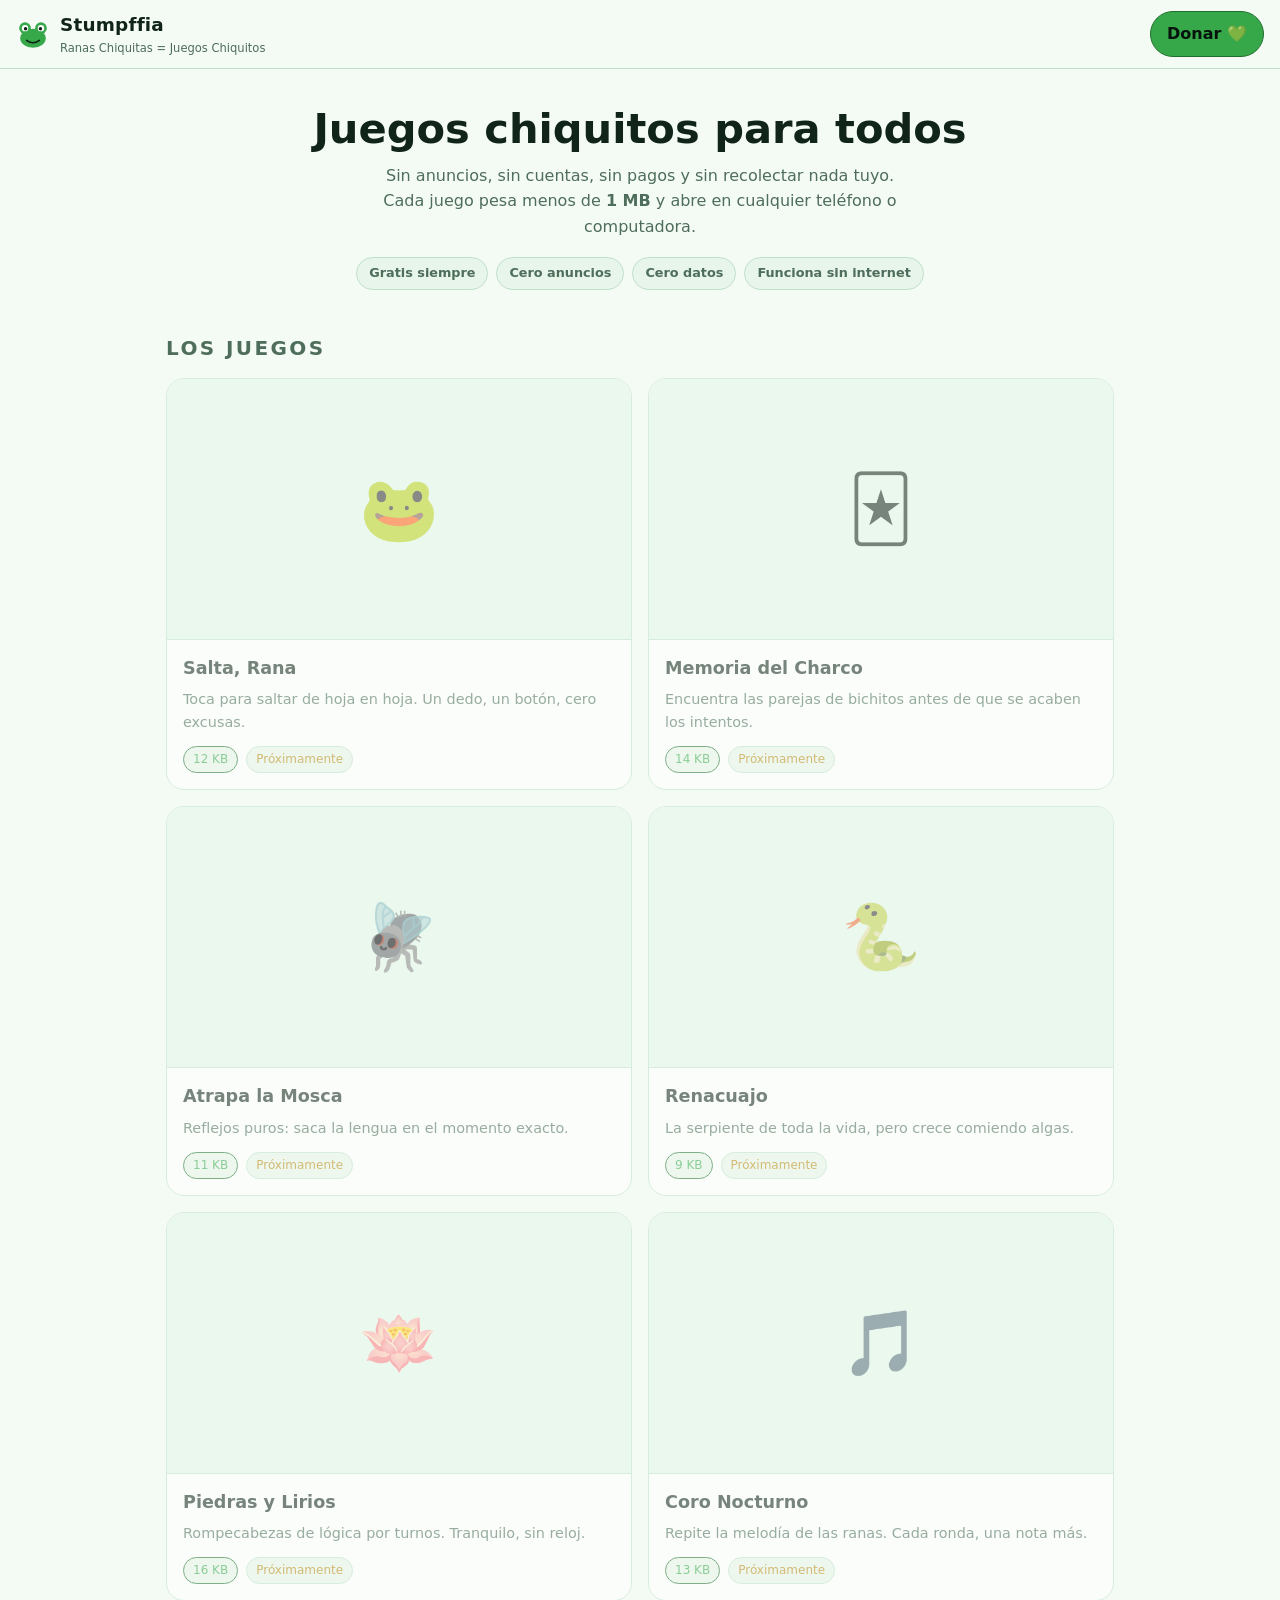
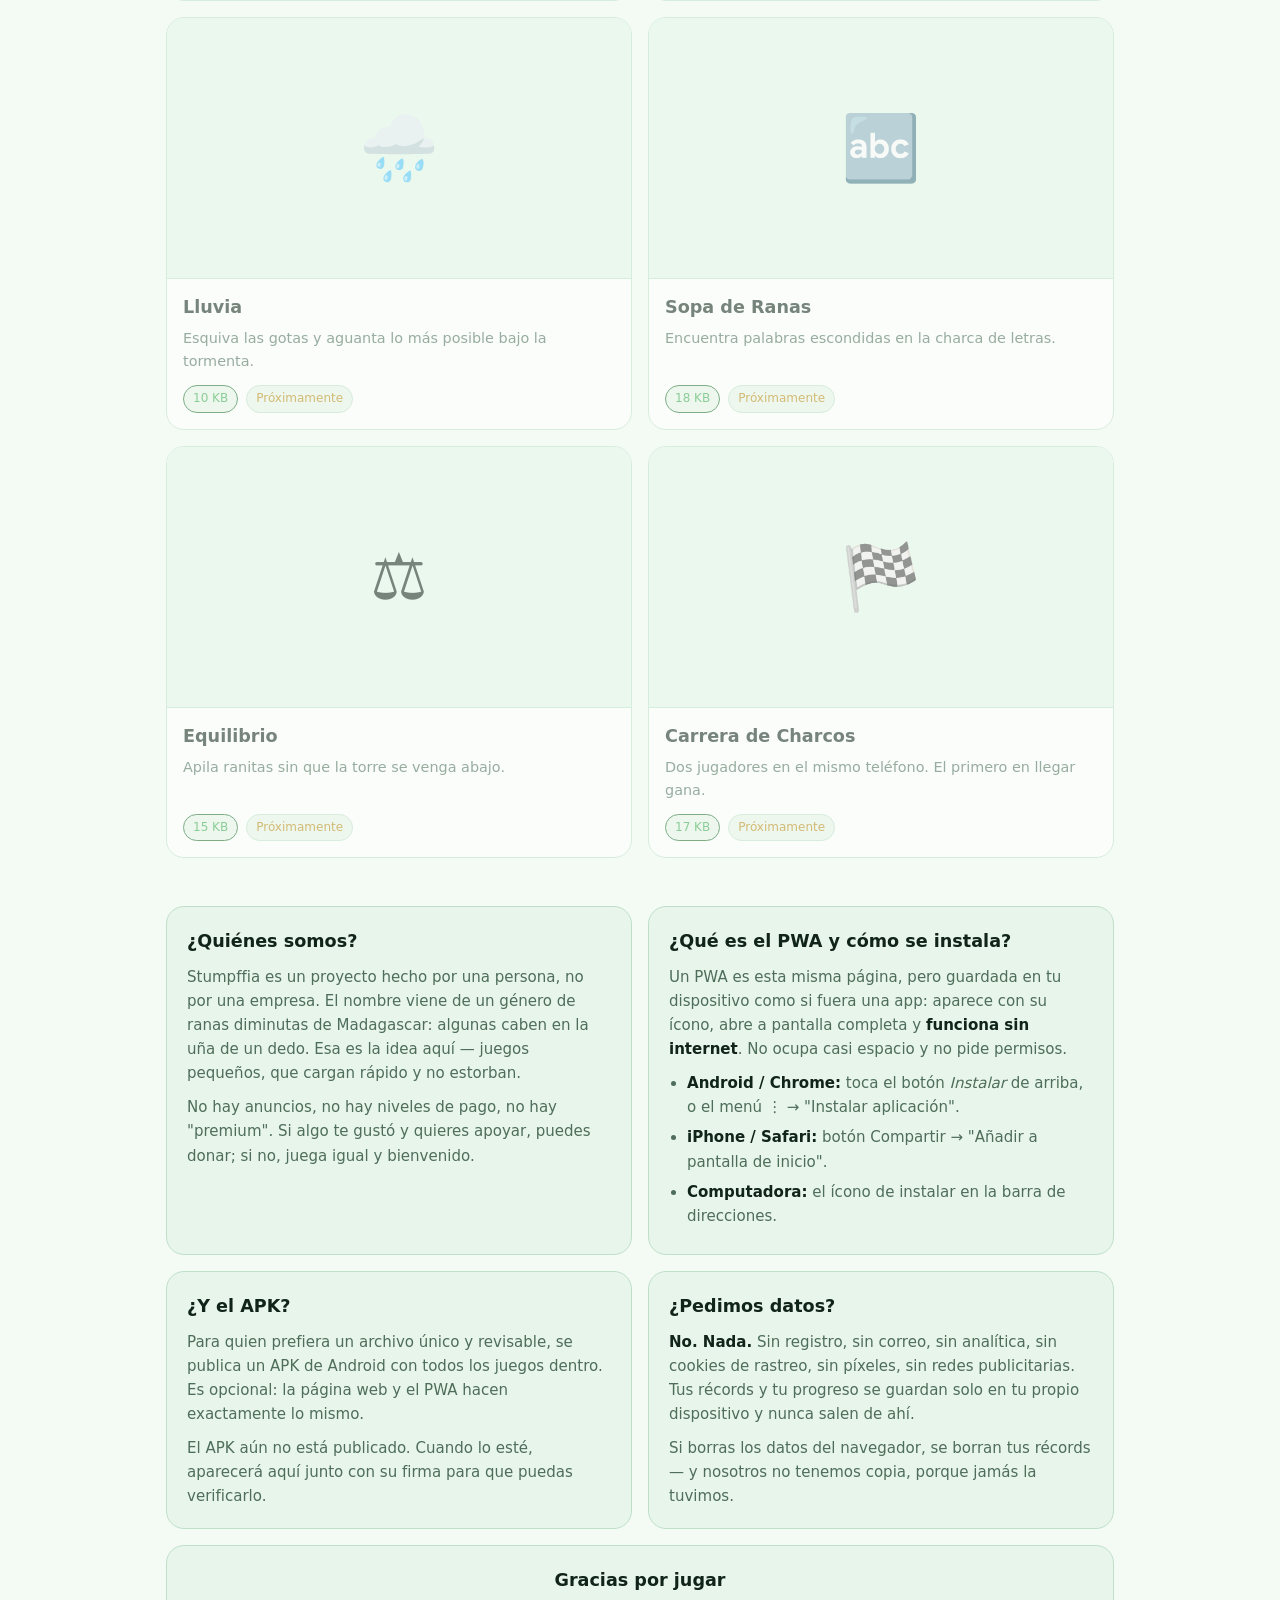
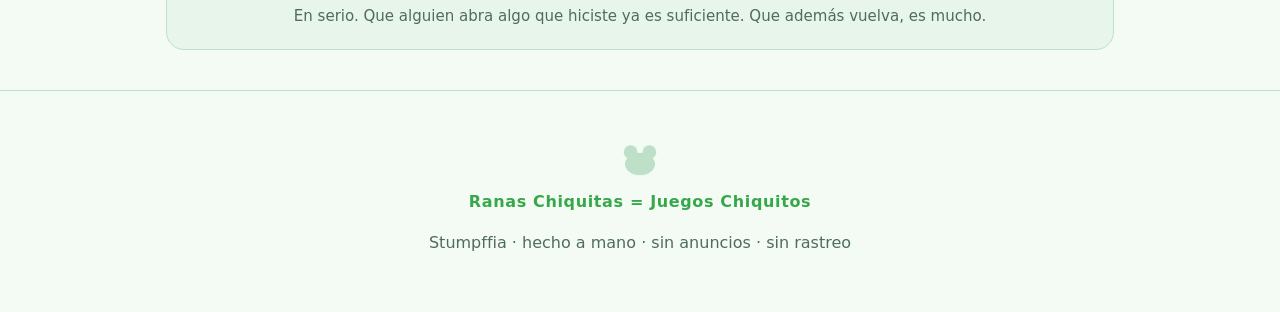
==== index.html @ 9a787ee6 "Portada de Stumpffia: catálogo, PWA y configuración de Cloudflare Pages Ranas Chiquitas = Juegos Chi" ====
<!doctype html>
<html lang="es">
<head>
<meta charset="utf-8">
<meta name="viewport" content="width=device-width, initial-scale=1, viewport-fit=cover">
<title>Stumpffia — Ranas Chiquitas, Juegos Chiquitos</title>
<meta name="description" content="Juegos pequeñitos, gratis, sin anuncios y sin recolectar datos. Cada uno pesa menos de 1 MB y funciona en cualquier dispositivo.">
<meta name="theme-color" content="#0e2a1b">
<meta name="color-scheme" content="dark light">

<meta property="og:type" content="website">
<meta property="og:title" content="Stumpffia — Ranas Chiquitas, Juegos Chiquitos">
<meta property="og:description" content="Juegos pequeñitos, gratis, sin anuncios y sin recolectar datos.">
<meta property="og:image" content="/assets/img/og.png">
<meta name="twitter:card" content="summary_large_image">

<link rel="manifest" href="/manifest.webmanifest">
<link rel="icon" href="/assets/img/icon.svg" type="image/svg+xml">
<link rel="apple-touch-icon" href="/assets/img/icon-192.png">
<link rel="stylesheet" href="/assets/css/styles.css">
</head>
<body>

<a class="skip-link" href="#juegos">Saltar a los juegos</a>

<header class="topbar">
  <a class="brand" href="/" aria-label="Stumpffia, inicio">
    <svg class="brand-frog" viewBox="0 0 64 64" aria-hidden="true" focusable="false">
      <ellipse cx="32" cy="40" rx="24" ry="18" fill="var(--frog)"/>
      <circle cx="17" cy="21" r="11" fill="var(--frog)"/>
      <circle cx="47" cy="21" r="11" fill="var(--frog)"/>
      <circle cx="17" cy="21" r="6" fill="#fff"/>
      <circle cx="47" cy="21" r="6" fill="#fff"/>
      <circle cx="18" cy="22" r="3.2" fill="#0b1f14"/>
      <circle cx="46" cy="22" r="3.2" fill="#0b1f14"/>
      <path d="M20 44q12 9 24 0" fill="none" stroke="#0b1f14" stroke-width="3" stroke-linecap="round"/>
    </svg>
    <span class="brand-text">
      <strong>Stumpffia</strong>
      <small>Ranas Chiquitas = Juegos Chiquitos</small>
    </span>
  </a>

  <div class="topbar-actions">
    <button class="btn btn-ghost" id="btn-instalar" hidden>Instalar</button>
    <button class="btn btn-donar" id="btn-donar">Donar <span aria-hidden="true">💚</span></button>
  </div>
</header>

<main>
  <section class="hero">
    <h1>Juegos chiquitos para todos</h1>
    <p>
      Sin anuncios, sin cuentas, sin pagos y sin recolectar nada tuyo.
      Cada juego pesa menos de <strong>1&nbsp;MB</strong> y abre en cualquier teléfono o computadora.
    </p>
    <ul class="hero-chips">
      <li>Gratis siempre</li>
      <li>Cero anuncios</li>
      <li>Cero datos</li>
      <li>Funciona sin internet</li>
    </ul>
  </section>

  <h2 class="section-title" id="juegos">Los juegos</h2>
  <div class="games" id="games-list">
    <!-- las tarjetas se generan desde assets/js/games.js -->
  </div>

  <section class="info" id="info">
    <article>
      <h2>¿Quiénes somos?</h2>
      <p>
        Stumpffia es un proyecto hecho por una persona, no por una empresa. El nombre viene de un
        género de ranas diminutas de Madagascar: algunas caben en la uña de un dedo. Esa es la idea
        aquí — juegos pequeños, que cargan rápido y no estorban.
      </p>
      <p>
        No hay anuncios, no hay niveles de pago, no hay "premium". Si algo te gustó y quieres
        apoyar, puedes donar; si no, juega igual y bienvenido.
      </p>
    </article>

    <article>
      <h2>¿Qué es el PWA y cómo se instala?</h2>
      <p>
        Un PWA es esta misma página, pero guardada en tu dispositivo como si fuera una app: aparece
        con su ícono, abre a pantalla completa y <strong>funciona sin internet</strong>. No ocupa
        casi espacio y no pide permisos.
      </p>
      <ul>
        <li><strong>Android / Chrome:</strong> toca el botón <em>Instalar</em> de arriba, o el menú ⋮ → "Instalar aplicación".</li>
        <li><strong>iPhone / Safari:</strong> botón Compartir → "Añadir a pantalla de inicio".</li>
        <li><strong>Computadora:</strong> el ícono de instalar en la barra de direcciones.</li>
      </ul>
    </article>

    <article>
      <h2>¿Y el APK?</h2>
      <p>
        Para quien prefiera un archivo único y revisable, se publica un APK de Android con todos
        los juegos dentro. Es opcional: la página web y el PWA hacen exactamente lo mismo.
      </p>
      <p class="muted" id="apk-nota">El APK aún no está publicado. Cuando lo esté, aparecerá aquí junto con su firma para que puedas verificarlo.</p>
    </article>

    <article>
      <h2>¿Pedimos datos?</h2>
      <p>
        <strong>No. Nada.</strong> Sin registro, sin correo, sin analítica, sin cookies de rastreo,
        sin píxeles, sin redes publicitarias. Tus récords y tu progreso se guardan solo en tu
        propio dispositivo y nunca salen de ahí.
      </p>
      <p>
        Si borras los datos del navegador, se borran tus récords — y nosotros no tenemos copia,
        porque jamás la tuvimos.
      </p>
    </article>

    <article class="gracias">
      <h2>Gracias por jugar</h2>
      <p>
        En serio. Que alguien abra algo que hiciste ya es suficiente. Que además vuelva, es mucho.
      </p>
    </article>
  </section>
</main>

<footer class="footer">
  <svg class="footer-frog" viewBox="0 0 64 64" aria-hidden="true">
    <ellipse cx="32" cy="40" rx="24" ry="18" fill="currentColor"/>
    <circle cx="17" cy="21" r="11" fill="currentColor"/>
    <circle cx="47" cy="21" r="11" fill="currentColor"/>
  </svg>
  <p class="watermark">Ranas Chiquitas = Juegos Chiquitos</p>
  <p class="muted">Stumpffia · hecho a mano · sin anuncios · sin rastreo</p>
</footer>

<dialog class="modal" id="modal-donar">
  <form method="dialog">
    <button class="modal-close" aria-label="Cerrar">×</button>
  </form>
  <h2>Donar 💚</h2>
  <p>
    Stumpffia es gratis y lo seguirá siendo. Las donaciones son totalmente voluntarias y solo
    sirven para pagar el dominio y seguir haciendo juegos.
  </p>
  <div class="donar-links" id="donar-links">
    <p class="muted">Los enlaces de donación se configuran en <code>assets/js/games.js</code>.</p>
  </div>
  <p class="muted small">No se pide ningún dato tuyo para donar desde aquí: el enlace te lleva a la plataforma externa que elijas.</p>
</dialog>

<script src="/assets/js/games.js"></script>
<script src="/assets/js/app.js"></script>
</body>
</html>
---- assets/css/styles.css ----
/* Stumpffia — Ranas Chiquitas = Juegos Chiquitos
   Sin frameworks, sin fuentes externas, sin peticiones de red. */

:root {
  --bg:        #0b1710;
  --bg-2:      #10241a;
  --card:      #142c20;
  --card-top:  #1a3a2a;
  --line:      #27503a;
  --text:      #e8f5ec;
  --muted:     #9dbdab;
  --frog:      #5ac85a;
  --frog-dark: #2f8f3f;
  --accent:    #ffd166;
  --heart:     #ff7a90;
  --radius:    18px;
  --gutter:    16px;
  --maxw:      980px;
}

@media (prefers-color-scheme: light) {
  :root:not([data-theme="dark"]) {
    --bg:        #f4fbf5;
    --bg-2:      #e8f5ea;
    --card:      #ffffff;
    --card-top:  #e4f6e8;
    --line:      #bfe0c8;
    --text:      #10241a;
    --muted:     #4e6d5a;
    --frog:      #37a84a;
    --frog-dark: #1f6e2d;
    --accent:    #b8860b;
  }
}

* { box-sizing: border-box; }

html { scroll-behavior: smooth; }
@media (prefers-reduced-motion: reduce) {
  html { scroll-behavior: auto; }
  * { animation: none !important; transition: none !important; }
}

body {
  margin: 0;
  background: var(--bg);
  color: var(--text);
  font: 16px/1.6 system-ui, -apple-system, "Segoe UI", Roboto, sans-serif;
  -webkit-text-size-adjust: 100%;
  overflow-x: hidden;
}

.skip-link {
  position: absolute; left: -9999px; top: 0;
  background: var(--frog); color: #06130c; padding: 10px 16px; z-index: 100;
  border-radius: 0 0 12px 0; font-weight: 700;
}
.skip-link:focus { left: 0; }

:focus-visible { outline: 3px solid var(--frog); outline-offset: 2px; border-radius: 6px; }

/* ---------- Barra superior ---------- */

.topbar {
  position: sticky; top: 0; z-index: 50;
  display: flex; align-items: center; justify-content: space-between; gap: 12px;
  padding: 10px var(--gutter);
  background: color-mix(in srgb, var(--bg) 88%, transparent);
  backdrop-filter: blur(10px);
  border-bottom: 1px solid var(--line);
}

.brand { display: flex; align-items: center; gap: 10px; text-decoration: none; color: inherit; min-width: 0; }
.brand-frog { width: 34px; height: 34px; flex: none; }
.brand-text { display: flex; flex-direction: column; min-width: 0; }
.brand-text strong { font-size: 1.15rem; letter-spacing: .2px; }
.brand-text small {
  color: var(--muted); font-size: .72rem; white-space: nowrap;
  overflow: hidden; text-overflow: ellipsis;
}

.topbar-actions { display: flex; gap: 8px; flex: none; }

.btn {
  font: inherit; font-weight: 700; cursor: pointer;
  border-radius: 999px; padding: 9px 16px;
  border: 1px solid var(--line); background: var(--card); color: var(--text);
  transition: transform .12s ease, background .15s ease;
}
.btn:hover { transform: translateY(-1px); }
.btn:active { transform: translateY(0); }

.btn-donar { background: var(--frog); border-color: var(--frog-dark); color: #06130c; }
.btn-ghost { background: transparent; }

/* ---------- Hero ---------- */

.hero {
  max-width: var(--maxw); margin: 0 auto; padding: 36px var(--gutter) 8px;
  text-align: center;
}
.hero h1 { font-size: clamp(1.7rem, 6vw, 2.6rem); margin: 0 0 10px; line-height: 1.15; }
.hero p { color: var(--muted); max-width: 54ch; margin: 0 auto; }

.hero-chips {
  list-style: none; display: flex; flex-wrap: wrap; justify-content: center;
  gap: 8px; padding: 0; margin: 18px 0 0;
}
.hero-chips li {
  font-size: .8rem; font-weight: 600; padding: 5px 12px;
  border: 1px solid var(--line); border-radius: 999px;
  background: var(--bg-2); color: var(--muted);
}

.section-title {
  max-width: var(--maxw); margin: 34px auto 14px; padding: 0 var(--gutter);
  font-size: 1.25rem; text-transform: uppercase; letter-spacing: .12em; color: var(--muted);
}

/* ---------- Tarjetas de juegos ---------- */

.games {
  max-width: var(--maxw); margin: 0 auto; padding: 0 var(--gutter) 8px;
  display: grid; gap: 16px;
}
@media (min-width: 720px) {
  .games { grid-template-columns: 1fr 1fr; }
}

.game-card {
  display: flex; flex-direction: column;
  background: var(--card);
  border: 1px solid var(--line);
  border-radius: var(--radius);
  overflow: hidden;
  text-decoration: none; color: inherit;
  transition: transform .15s ease, border-color .15s ease;
}
.game-card:hover { transform: translateY(-3px); border-color: var(--frog); }

.game-card--pronto { opacity: .55; cursor: default; }
.game-card--pronto:hover { transform: none; border-color: var(--line); }

.game-art {
  aspect-ratio: 16 / 9;
  display: grid; place-items: center;
  background: var(--card-top);
  border-bottom: 1px solid var(--line);
  font-size: clamp(2.6rem, 11vw, 4rem);
  line-height: 1;
}

.game-body { padding: 14px 16px 16px; display: flex; flex-direction: column; gap: 6px; flex: 1; }
.game-body h3 { margin: 0; font-size: 1.1rem; }
.game-body p { margin: 0; color: var(--muted); font-size: .9rem; flex: 1; }

.game-meta {
  display: flex; align-items: center; gap: 8px; flex-wrap: wrap;
  margin-top: 6px; font-size: .75rem; color: var(--muted);
}
.tag {
  border: 1px solid var(--line); border-radius: 999px; padding: 3px 9px;
  background: var(--bg-2);
}
.tag--peso { color: var(--frog); border-color: var(--frog-dark); }
.tag--pronto { color: var(--accent); }

/* ---------- Info ---------- */

.info {
  max-width: var(--maxw); margin: 40px auto 0; padding: 0 var(--gutter);
  display: grid; gap: 16px;
}
@media (min-width: 720px) {
  .info { grid-template-columns: 1fr 1fr; }
  .info .gracias { grid-column: 1 / -1; }
}

.info article {
  background: var(--bg-2);
  border: 1px solid var(--line);
  border-radius: var(--radius);
  padding: 20px;
}
.info h2 { margin: 0 0 10px; font-size: 1.1rem; }
.info p { margin: 0 0 10px; color: var(--muted); font-size: .94rem; }
.info p:last-child { margin-bottom: 0; }
.info ul { margin: 0; padding-left: 18px; color: var(--muted); font-size: .94rem; }
.info li { margin-bottom: 6px; }
.info strong { color: var(--text); }

.gracias { text-align: center; border-color: var(--frog-dark); }

/* ---------- Pie ---------- */

.footer {
  text-align: center; padding: 48px var(--gutter) 40px; margin-top: 40px;
  border-top: 1px solid var(--line); color: var(--muted);
}
.footer-frog { width: 40px; height: 40px; color: var(--line); display: block; margin: 0 auto 10px; }
.watermark {
  margin: 0 0 6px; font-weight: 800; letter-spacing: .04em;
  color: var(--frog); font-size: 1rem;
}
.muted { color: var(--muted); }
.small { font-size: .82rem; }

/* ---------- Modal de donación ---------- */

.modal {
  border: 1px solid var(--line); border-radius: var(--radius);
  background: var(--card); color: var(--text);
  max-width: 420px; width: calc(100% - 32px); padding: 24px;
}
.modal::backdrop { background: rgba(0,0,0,.6); backdrop-filter: blur(3px); }
.modal h2 { margin: 0 0 10px; }
.modal p { color: var(--muted); font-size: .92rem; }
.modal-close {
  position: absolute; top: 10px; right: 12px;
  background: none; border: none; color: var(--muted);
  font-size: 1.8rem; line-height: 1; cursor: pointer; padding: 4px 8px;
}

.donar-links { display: grid; gap: 8px; margin: 16px 0; }
.donar-links a {
  display: block; text-align: center; text-decoration: none; font-weight: 700;
  padding: 12px; border-radius: 12px;
  background: var(--frog); color: #06130c; border: 1px solid var(--frog-dark);
}
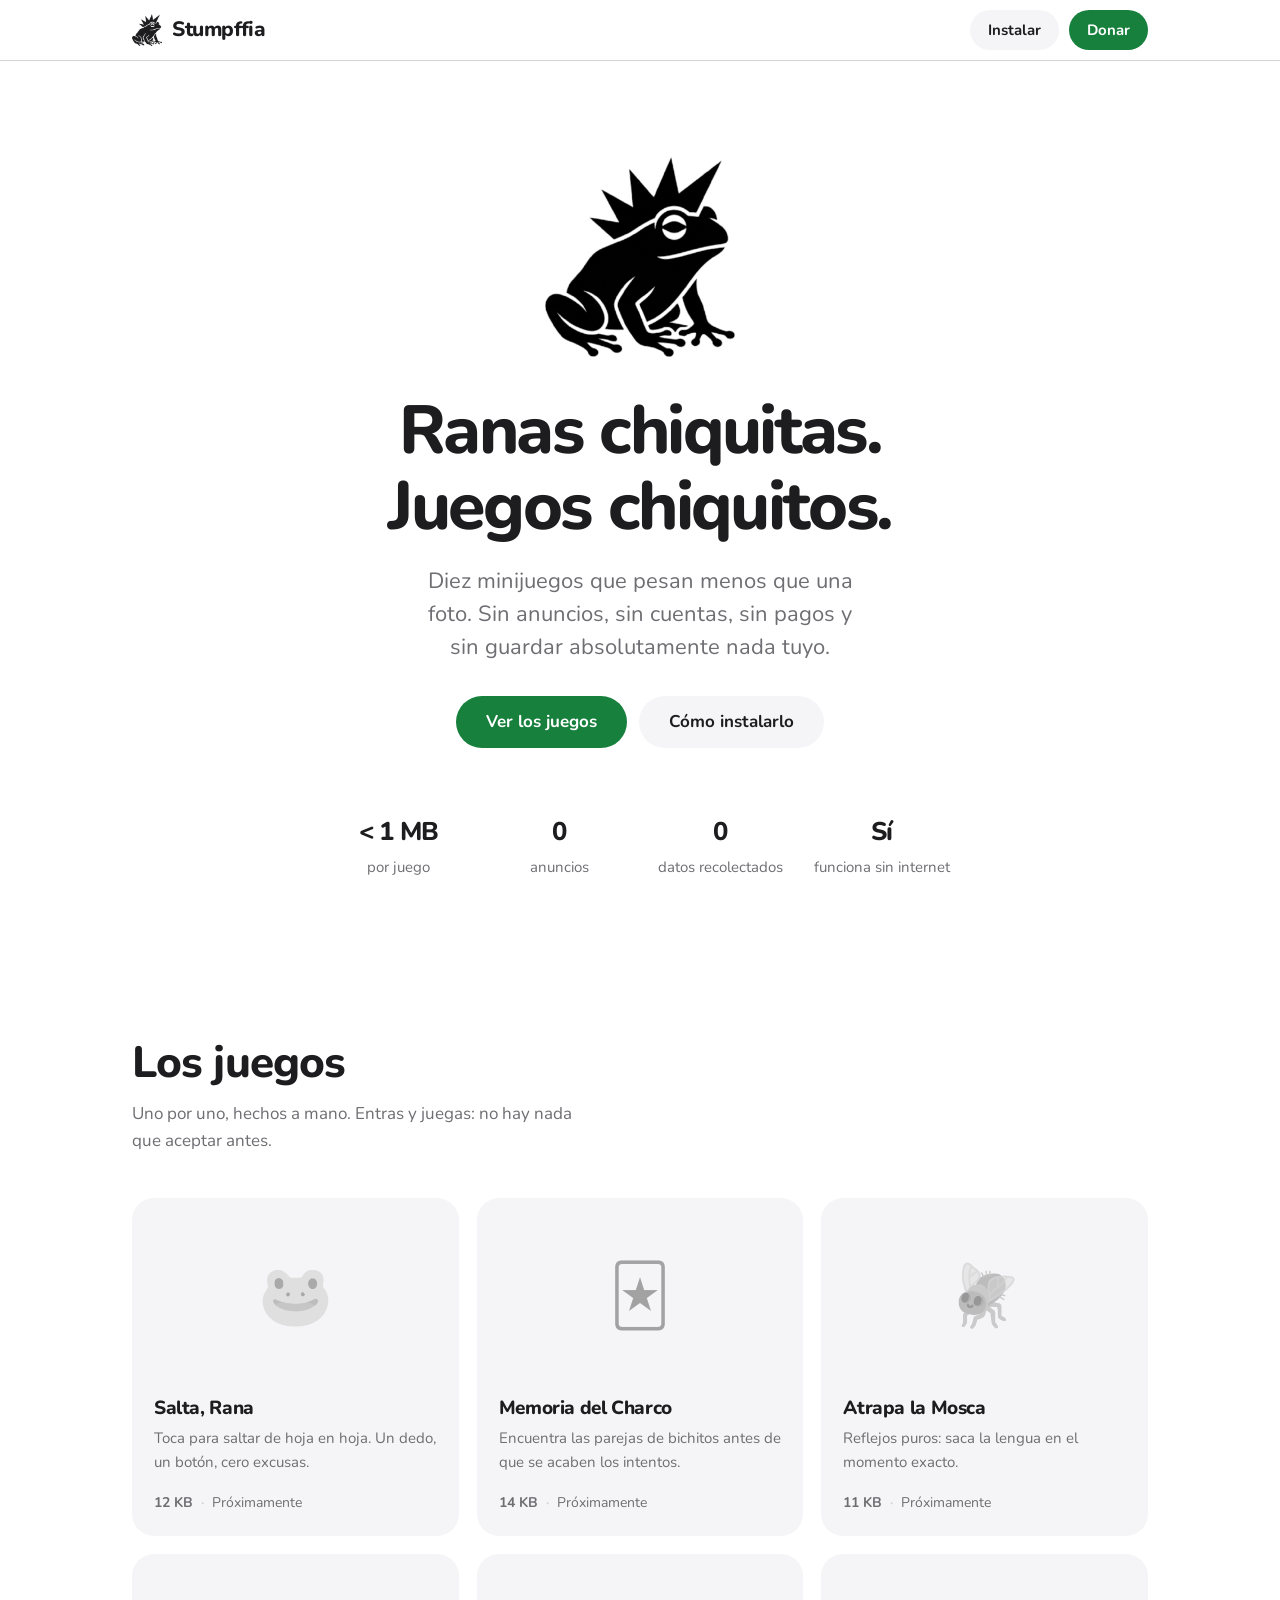
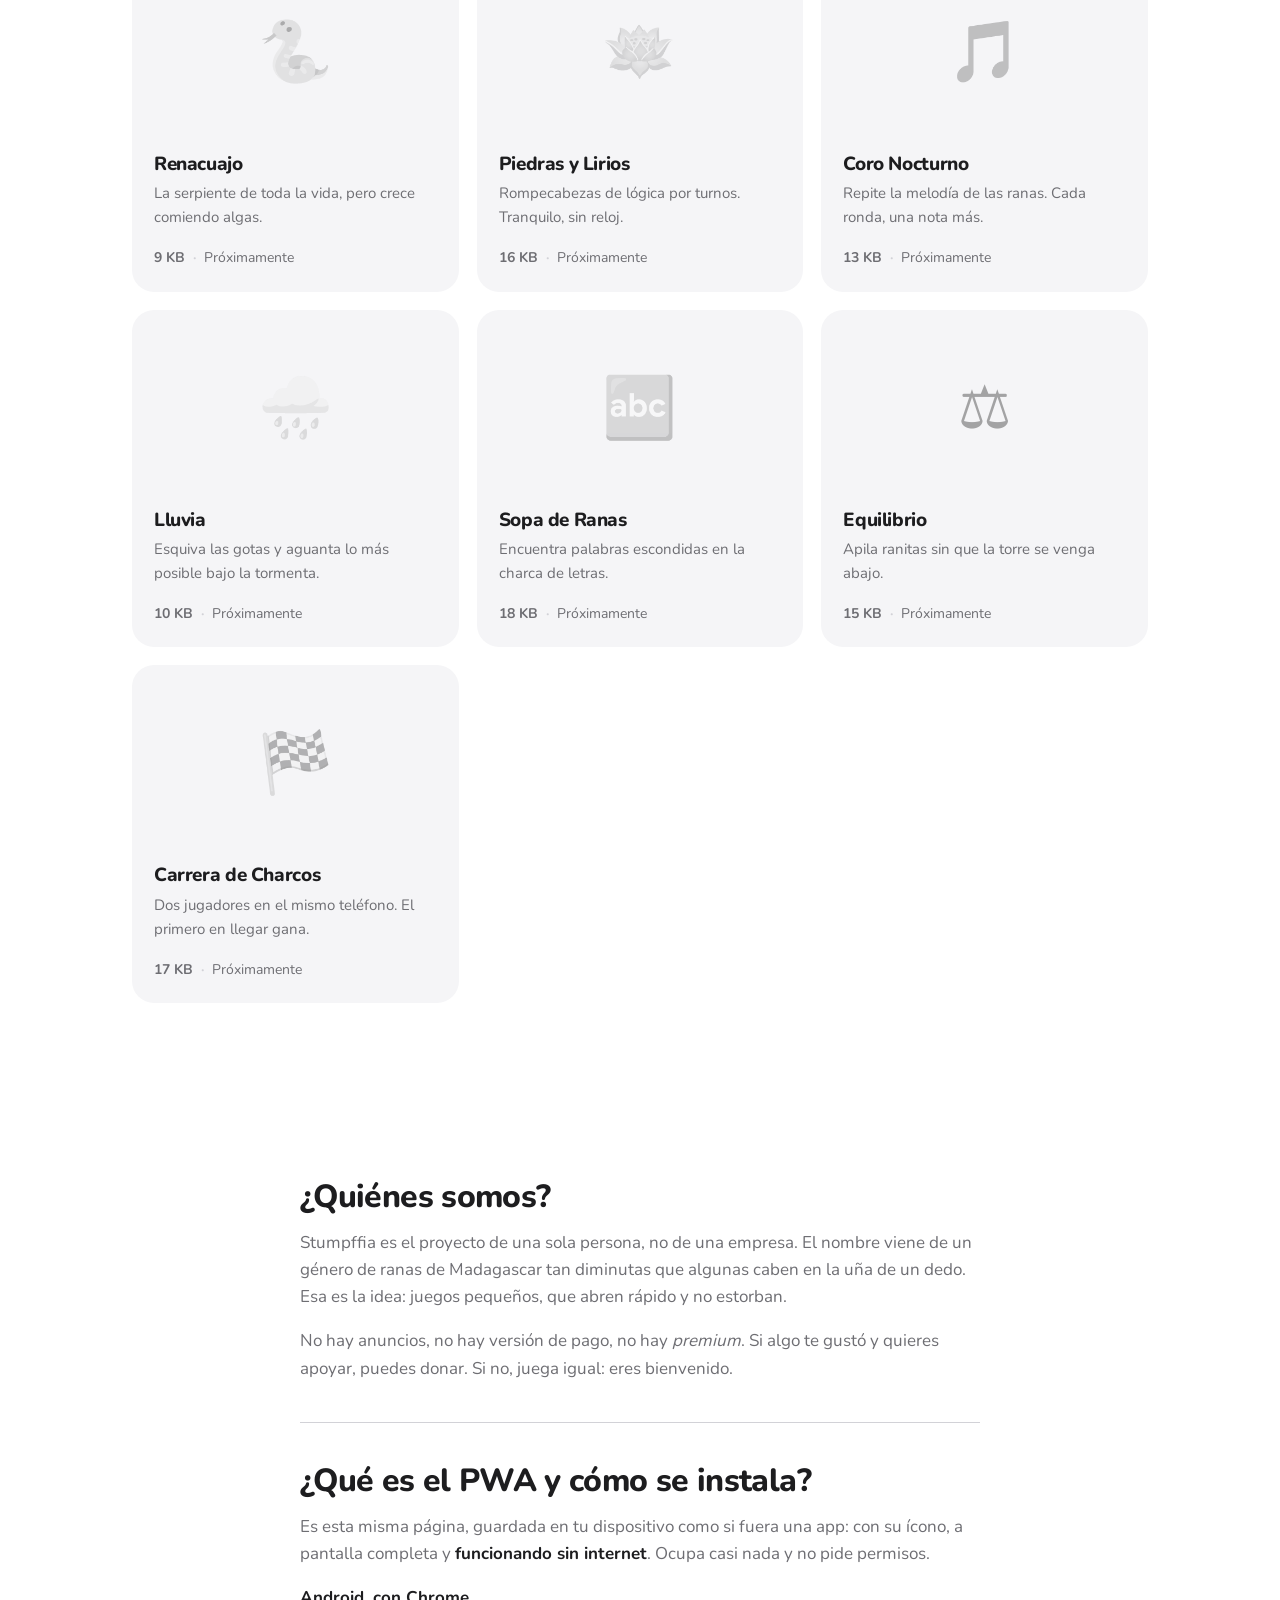
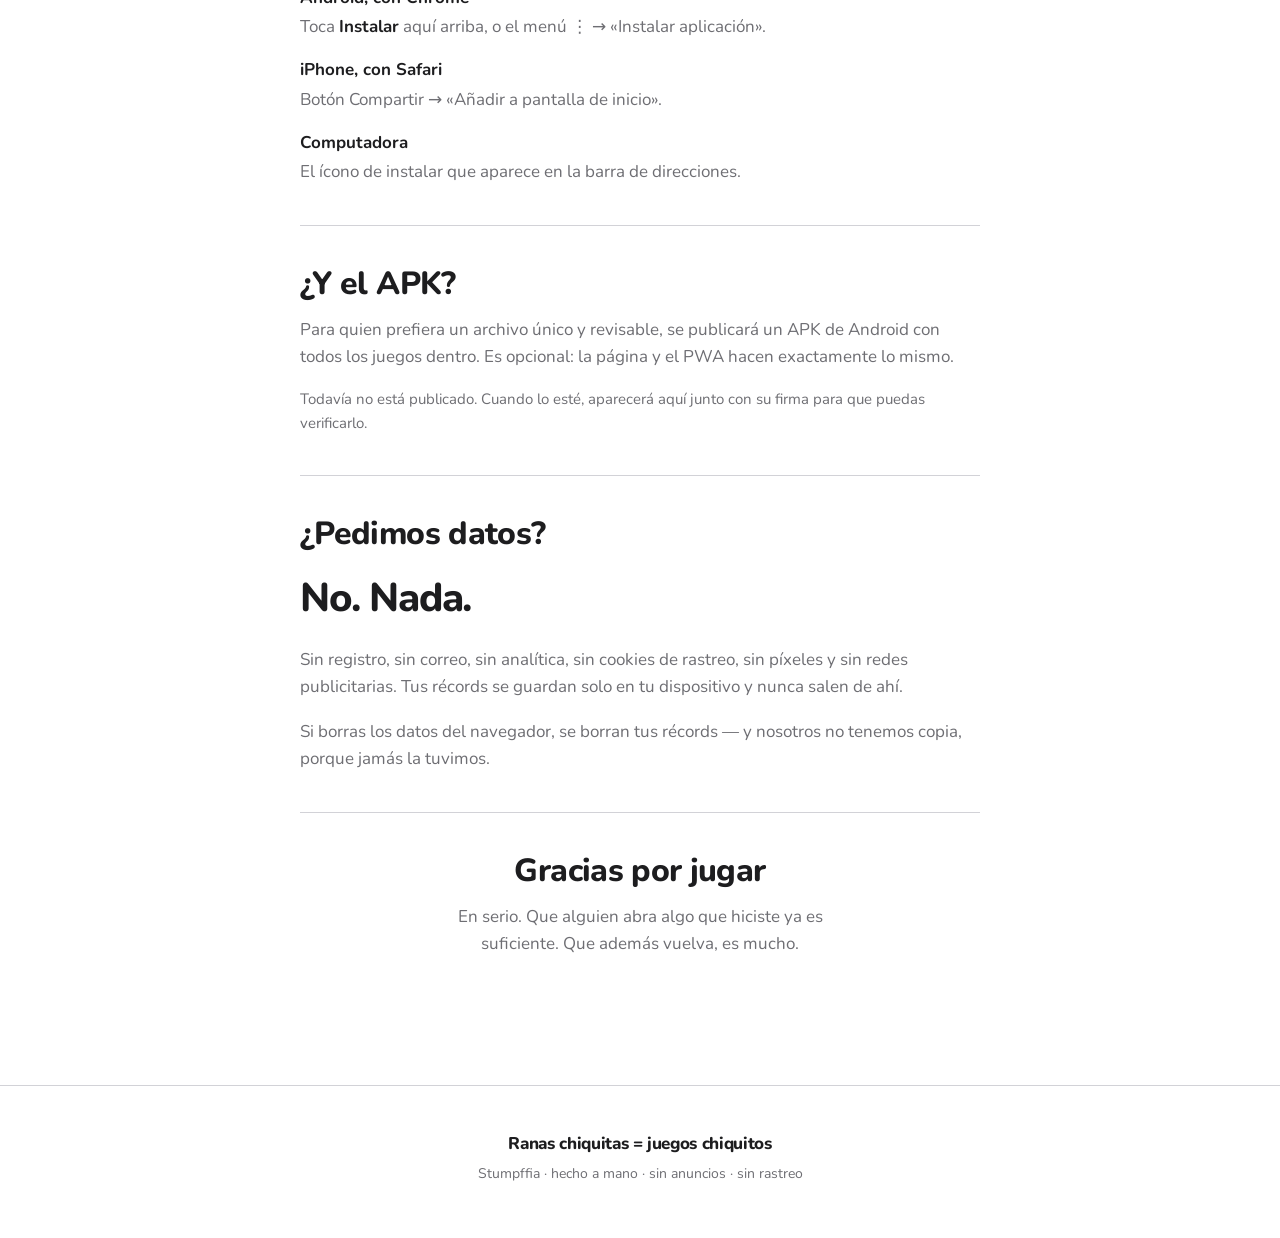
==== commit 3ec33ec7: "Rediseño: logo de la rana punk, fondo blanco y tipografía redonda - El logo entregado reemplaza la r" ====
--- a/index.html
+++ b/index.html
@@ -3,113 +3,120 @@
 <head>
 <meta charset="utf-8">
 <meta name="viewport" content="width=device-width, initial-scale=1, viewport-fit=cover">
-<title>Stumpffia — Ranas Chiquitas, Juegos Chiquitos</title>
+<title>Stumpffia — Ranas chiquitas, juegos chiquitos</title>
 <meta name="description" content="Juegos pequeñitos, gratis, sin anuncios y sin recolectar datos. Cada uno pesa menos de 1 MB y funciona en cualquier dispositivo.">
-<meta name="theme-color" content="#0e2a1b">
-<meta name="color-scheme" content="dark light">
+<meta name="theme-color" content="#ffffff">
+<meta name="color-scheme" content="light">
 
 <meta property="og:type" content="website">
-<meta property="og:title" content="Stumpffia — Ranas Chiquitas, Juegos Chiquitos">
+<meta property="og:title" content="Stumpffia — Ranas chiquitas, juegos chiquitos">
 <meta property="og:description" content="Juegos pequeñitos, gratis, sin anuncios y sin recolectar datos.">
 <meta property="og:image" content="/assets/img/og.png">
 <meta name="twitter:card" content="summary_large_image">
 
 <link rel="manifest" href="/manifest.webmanifest">
-<link rel="icon" href="/assets/img/icon.svg" type="image/svg+xml">
+<link rel="icon" href="/assets/img/icon-192.png" type="image/png">
 <link rel="apple-touch-icon" href="/assets/img/icon-192.png">
+<link rel="preload" href="/assets/fonts/nunito-latin.woff2" as="font" type="font/woff2" crossorigin>
 <link rel="stylesheet" href="/assets/css/styles.css">
 </head>
 <body>
 
 <a class="skip-link" href="#juegos">Saltar a los juegos</a>
 
-<header class="topbar">
-  <a class="brand" href="/" aria-label="Stumpffia, inicio">
-    <svg class="brand-frog" viewBox="0 0 64 64" aria-hidden="true" focusable="false">
-      <ellipse cx="32" cy="40" rx="24" ry="18" fill="var(--frog)"/>
-      <circle cx="17" cy="21" r="11" fill="var(--frog)"/>
-      <circle cx="47" cy="21" r="11" fill="var(--frog)"/>
-      <circle cx="17" cy="21" r="6" fill="#fff"/>
-      <circle cx="47" cy="21" r="6" fill="#fff"/>
-      <circle cx="18" cy="22" r="3.2" fill="#0b1f14"/>
-      <circle cx="46" cy="22" r="3.2" fill="#0b1f14"/>
-      <path d="M20 44q12 9 24 0" fill="none" stroke="#0b1f14" stroke-width="3" stroke-linecap="round"/>
-    </svg>
-    <span class="brand-text">
-      <strong>Stumpffia</strong>
-      <small>Ranas Chiquitas = Juegos Chiquitos</small>
-    </span>
-  </a>
-
-  <div class="topbar-actions">
-    <button class="btn btn-ghost" id="btn-instalar" hidden>Instalar</button>
-    <button class="btn btn-donar" id="btn-donar">Donar <span aria-hidden="true">💚</span></button>
+<header class="nav">
+  <div class="nav-inner">
+    <a class="marca" href="/" aria-label="Stumpffia, inicio">
+      <span class="marca-rana" role="img" aria-hidden="true"></span>
+      <span class="marca-nombre">Stumpffia</span>
+    </a>
+    <div class="nav-acciones">
+      <button class="boton boton-plano" id="btn-instalar" hidden>Instalar</button>
+      <button class="boton boton-verde" id="btn-donar">Donar</button>
+    </div>
   </div>
 </header>
 
 <main>
-  <section class="hero">
-    <h1>Juegos chiquitos para todos</h1>
-    <p>
-      Sin anuncios, sin cuentas, sin pagos y sin recolectar nada tuyo.
-      Cada juego pesa menos de <strong>1&nbsp;MB</strong> y abre en cualquier teléfono o computadora.
+
+  <section class="portada">
+    <img class="portada-rana" src="/assets/img/logo.png" width="320" height="336"
+         alt="La rana de Stumpffia, con mohicano" fetchpriority="high">
+    <h1>Ranas chiquitas.<br>Juegos chiquitos.</h1>
+    <p class="entrada">
+      Diez minijuegos que pesan menos que una foto. Sin anuncios, sin cuentas,
+      sin pagos y sin guardar absolutamente nada tuyo.
     </p>
-    <ul class="hero-chips">
-      <li>Gratis siempre</li>
-      <li>Cero anuncios</li>
-      <li>Cero datos</li>
-      <li>Funciona sin internet</li>
+    <div class="portada-acciones">
+      <a class="boton boton-verde boton-grande" href="#juegos">Ver los juegos</a>
+      <a class="boton boton-plano boton-grande" href="#pwa">Cómo instalarlo</a>
+    </div>
+    <ul class="especificaciones">
+      <li><strong>&lt; 1 MB</strong><span>por juego</span></li>
+      <li><strong>0</strong><span>anuncios</span></li>
+      <li><strong>0</strong><span>datos recolectados</span></li>
+      <li><strong>Sí</strong><span>funciona sin internet</span></li>
     </ul>
   </section>
 
-  <h2 class="section-title" id="juegos">Los juegos</h2>
-  <div class="games" id="games-list">
-    <!-- las tarjetas se generan desde assets/js/games.js -->
-  </div>
+  <section class="seccion" id="juegos">
+    <header class="seccion-encabezado">
+      <h2>Los juegos</h2>
+      <p>Uno por uno, hechos a mano. Entras y juegas: no hay nada que aceptar antes.</p>
+    </header>
+    <div class="rejilla" id="games-list"><!-- se arma desde assets/js/games.js --></div>
+  </section>
 
-  <section class="info" id="info">
-    <article>
+  <section class="seccion seccion-estrecha" id="info">
+
+    <article class="bloque">
       <h2>¿Quiénes somos?</h2>
       <p>
-        Stumpffia es un proyecto hecho por una persona, no por una empresa. El nombre viene de un
-        género de ranas diminutas de Madagascar: algunas caben en la uña de un dedo. Esa es la idea
-        aquí — juegos pequeños, que cargan rápido y no estorban.
+        Stumpffia es el proyecto de una sola persona, no de una empresa. El nombre viene de un
+        género de ranas de Madagascar tan diminutas que algunas caben en la uña de un dedo. Esa es
+        la idea: juegos pequeños, que abren rápido y no estorban.
       </p>
       <p>
-        No hay anuncios, no hay niveles de pago, no hay "premium". Si algo te gustó y quieres
-        apoyar, puedes donar; si no, juega igual y bienvenido.
+        No hay anuncios, no hay versión de pago, no hay <span class="cursiva">premium</span>.
+        Si algo te gustó y quieres apoyar, puedes donar. Si no, juega igual: eres bienvenido.
       </p>
     </article>
 
-    <article>
+    <article class="bloque" id="pwa">
       <h2>¿Qué es el PWA y cómo se instala?</h2>
       <p>
-        Un PWA es esta misma página, pero guardada en tu dispositivo como si fuera una app: aparece
-        con su ícono, abre a pantalla completa y <strong>funciona sin internet</strong>. No ocupa
-        casi espacio y no pide permisos.
+        Es esta misma página, guardada en tu dispositivo como si fuera una app: con su ícono,
+        a pantalla completa y <strong>funcionando sin internet</strong>. Ocupa casi nada y no
+        pide permisos.
       </p>
-      <ul>
-        <li><strong>Android / Chrome:</strong> toca el botón <em>Instalar</em> de arriba, o el menú ⋮ → "Instalar aplicación".</li>
-        <li><strong>iPhone / Safari:</strong> botón Compartir → "Añadir a pantalla de inicio".</li>
-        <li><strong>Computadora:</strong> el ícono de instalar en la barra de direcciones.</li>
-      </ul>
+      <dl class="pasos">
+        <dt>Android, con Chrome</dt>
+        <dd>Toca <strong>Instalar</strong> aquí arriba, o el menú ⋮ → «Instalar aplicación».</dd>
+        <dt>iPhone, con Safari</dt>
+        <dd>Botón Compartir → «Añadir a pantalla de inicio».</dd>
+        <dt>Computadora</dt>
+        <dd>El ícono de instalar que aparece en la barra de direcciones.</dd>
+      </dl>
     </article>
 
-    <article>
+    <article class="bloque">
       <h2>¿Y el APK?</h2>
       <p>
-        Para quien prefiera un archivo único y revisable, se publica un APK de Android con todos
-        los juegos dentro. Es opcional: la página web y el PWA hacen exactamente lo mismo.
+        Para quien prefiera un archivo único y revisable, se publicará un APK de Android con todos
+        los juegos dentro. Es opcional: la página y el PWA hacen exactamente lo mismo.
       </p>
-      <p class="muted" id="apk-nota">El APK aún no está publicado. Cuando lo esté, aparecerá aquí junto con su firma para que puedas verificarlo.</p>
+      <p class="apunte" id="apk-nota">
+        Todavía no está publicado. Cuando lo esté, aparecerá aquí junto con su firma para que
+        puedas verificarlo.
+      </p>
     </article>
 
-    <article>
+    <article class="bloque">
       <h2>¿Pedimos datos?</h2>
+      <p class="respuesta-grande">No. Nada.</p>
       <p>
-        <strong>No. Nada.</strong> Sin registro, sin correo, sin analítica, sin cookies de rastreo,
-        sin píxeles, sin redes publicitarias. Tus récords y tu progreso se guardan solo en tu
-        propio dispositivo y nunca salen de ahí.
+        Sin registro, sin correo, sin analítica, sin cookies de rastreo, sin píxeles y sin redes
+        publicitarias. Tus récords se guardan solo en tu dispositivo y nunca salen de ahí.
       </p>
       <p>
         Si borras los datos del navegador, se borran tus récords — y nosotros no tenemos copia,
@@ -117,38 +124,38 @@
       </p>
     </article>
 
-    <article class="gracias">
+    <article class="bloque bloque-gracias">
       <h2>Gracias por jugar</h2>
       <p>
-        En serio. Que alguien abra algo que hiciste ya es suficiente. Que además vuelva, es mucho.
+        En serio. Que alguien abra algo que hiciste ya es suficiente.
+        Que además vuelva, es mucho.
       </p>
     </article>
+
   </section>
 </main>
 
-<footer class="footer">
-  <svg class="footer-frog" viewBox="0 0 64 64" aria-hidden="true">
-    <ellipse cx="32" cy="40" rx="24" ry="18" fill="currentColor"/>
-    <circle cx="17" cy="21" r="11" fill="currentColor"/>
-    <circle cx="47" cy="21" r="11" fill="currentColor"/>
-  </svg>
-  <p class="watermark">Ranas Chiquitas = Juegos Chiquitos</p>
-  <p class="muted">Stumpffia · hecho a mano · sin anuncios · sin rastreo</p>
+<footer class="pie">
+  <p class="pie-lema">Ranas chiquitas = juegos chiquitos</p>
+  <p class="pie-letra">Stumpffia · hecho a mano · sin anuncios · sin rastreo</p>
 </footer>
 
-<dialog class="modal" id="modal-donar">
-  <form method="dialog">
-    <button class="modal-close" aria-label="Cerrar">×</button>
+<dialog class="hoja" id="modal-donar" aria-labelledby="titulo-donar">
+  <div class="hoja-asa" aria-hidden="true"></div>
+  <form method="dialog" class="hoja-cerrar-forma">
+    <button class="hoja-cerrar" aria-label="Cerrar">Cerrar</button>
   </form>
-  <h2>Donar 💚</h2>
+  <h2 id="titulo-donar">Donar</h2>
   <p>
-    Stumpffia es gratis y lo seguirá siendo. Las donaciones son totalmente voluntarias y solo
-    sirven para pagar el dominio y seguir haciendo juegos.
+    Stumpffia es gratis y lo seguirá siendo. Las donaciones son voluntarias y solo sirven para
+    pagar el dominio y seguir haciendo juegos.
   </p>
-  <div class="donar-links" id="donar-links">
-    <p class="muted">Los enlaces de donación se configuran en <code>assets/js/games.js</code>.</p>
+  <div class="hoja-enlaces" id="donar-links">
+    <p class="apunte">Los enlaces de donación se configuran en <code>assets/js/games.js</code>.</p>
   </div>
-  <p class="muted small">No se pide ningún dato tuyo para donar desde aquí: el enlace te lleva a la plataforma externa que elijas.</p>
+  <p class="apunte">
+    No se te pide ningún dato aquí: el enlace te lleva a la plataforma externa que elijas.
+  </p>
 </dialog>
 
 <script src="/assets/js/games.js"></script>
--- a/assets/css/styles.css
+++ b/assets/css/styles.css
@@ -1,229 +1,318 @@
-/* Stumpffia — Ranas Chiquitas = Juegos Chiquitos
-   Sin frameworks, sin fuentes externas, sin peticiones de red. */
+/* Stumpffia — ranas chiquitas, juegos chiquitos.
+   Sin frameworks y sin peticiones externas: la tipografía va alojada aquí mismo. */
+
+@import url("/assets/css/fuente.css");
+/* ---------- Fichas de diseño ---------- */
 
 :root {
-  --bg:        #0b1710;
-  --bg-2:      #10241a;
-  --card:      #142c20;
-  --card-top:  #1a3a2a;
-  --line:      #27503a;
-  --text:      #e8f5ec;
-  --muted:     #9dbdab;
-  --frog:      #5ac85a;
-  --frog-dark: #2f8f3f;
-  --accent:    #ffd166;
-  --heart:     #ff7a90;
-  --radius:    18px;
-  --gutter:    16px;
-  --maxw:      980px;
-}
-
-@media (prefers-color-scheme: light) {
-  :root:not([data-theme="dark"]) {
-    --bg:        #f4fbf5;
-    --bg-2:      #e8f5ea;
-    --card:      #ffffff;
-    --card-top:  #e4f6e8;
-    --line:      #bfe0c8;
-    --text:      #10241a;
-    --muted:     #4e6d5a;
-    --frog:      #37a84a;
-    --frog-dark: #1f6e2d;
-    --accent:    #b8860b;
-  }
-}
+  /* superficies */
+  --blanco:    #ffffff;
+  --gris:      #f5f5f7;   /* 1.09:1 contra blanco: separa sin pesar */
+  --linea:     #d2d2d7;
+
+  /* contenido */
+  --tinta:     #1d1d1f;   /* 16.8:1 sobre blanco */
+  --suave:     #6e6e73;   /*  5.1:1 sobre blanco, 4.7:1 sobre gris */
+
+  /* acción: el único verde del sitio */
+  --verde:     #17803c;   /* blanco encima = 5.0:1 */
+  --verde-vivo:#1a9445;   /* solo para el estado presionado */
+
+  --radio:     22px;
+  --radio-chico: 14px;
+  --margen:    22px;
+  --ancho:     1060px;
+  --ancho-texto: 680px;
+}
+
+/* ---------- Base ---------- */
 
 * { box-sizing: border-box; }
 
-html { scroll-behavior: smooth; }
+html {
+  scroll-behavior: smooth;
+  scroll-padding-top: 76px;   /* para que la barra fija no tape los anclajes */
+  -webkit-text-size-adjust: 100%;
+}
+
+body {
+  margin: 0;
+  background: var(--blanco);
+  color: var(--tinta);
+  font-family: "Nunito", ui-rounded, "SF Pro Rounded", system-ui, -apple-system, sans-serif;
+  font-size: 1.0625rem;        /* 17px: el mínimo cómodo de lectura */
+  line-height: 1.6;
+  font-weight: 400;
+  -webkit-font-smoothing: antialiased;
+}
+
+h1, h2, h3 {
+  font-weight: 800;
+  letter-spacing: -0.02em;
+  line-height: 1.12;
+  margin: 0;
+}
+
+p { margin: 0 0 1em; }
+p:last-child { margin-bottom: 0; }
+strong { font-weight: 700; }
+.cursiva { font-style: italic; }
+
+code {
+  font-family: ui-monospace, "SF Mono", Menlo, Consolas, monospace;
+  font-size: .9em;
+  background: var(--gris);
+  padding: 2px 6px;
+  border-radius: 6px;
+}
+
+:focus-visible {
+  outline: 3px solid var(--verde);
+  outline-offset: 3px;
+  border-radius: 10px;
+}
+
+.skip-link {
+  position: absolute; left: -9999px; top: 0; z-index: 100;
+  background: var(--verde); color: #fff;
+  padding: 12px 20px; font-weight: 700;
+  border-radius: 0 0 var(--radio-chico) 0;
+}
+.skip-link:focus { left: 0; }
+
 @media (prefers-reduced-motion: reduce) {
   html { scroll-behavior: auto; }
-  * { animation: none !important; transition: none !important; }
-}
-
-body {
-  margin: 0;
-  background: var(--bg);
-  color: var(--text);
-  font: 16px/1.6 system-ui, -apple-system, "Segoe UI", Roboto, sans-serif;
-  -webkit-text-size-adjust: 100%;
-  overflow-x: hidden;
-}
-
-.skip-link {
-  position: absolute; left: -9999px; top: 0;
-  background: var(--frog); color: #06130c; padding: 10px 16px; z-index: 100;
-  border-radius: 0 0 12px 0; font-weight: 700;
-}
-.skip-link:focus { left: 0; }
-
-:focus-visible { outline: 3px solid var(--frog); outline-offset: 2px; border-radius: 6px; }
+  *, *::before, *::after { animation: none !important; transition: none !important; }
+}
+
+/* ---------- Botones ---------- */
+
+.boton {
+  display: inline-flex; align-items: center; justify-content: center;
+  min-height: 44px;             /* objetivo táctil recomendado */
+  padding: 0 22px;
+  font: inherit; font-weight: 700; font-size: 1rem;
+  border: none; border-radius: 999px;
+  text-decoration: none; cursor: pointer; white-space: nowrap;
+  transition: background-color .18s ease, transform .12s ease, opacity .18s ease;
+}
+
+.boton-verde { background: var(--verde); color: #fff; }
+.boton-verde:hover { background: var(--verde-vivo); }
+.boton-verde:active { transform: scale(.97); }
+
+.boton-plano { background: var(--gris); color: var(--tinta); }
+.boton-plano:hover { background: #ebebef; }
+.boton-plano:active { transform: scale(.97); }
+
+.boton-grande { min-height: 52px; padding: 0 30px; font-size: 1.0625rem; }
 
 /* ---------- Barra superior ---------- */
 
-.topbar {
+.nav {
   position: sticky; top: 0; z-index: 50;
-  display: flex; align-items: center; justify-content: space-between; gap: 12px;
-  padding: 10px var(--gutter);
-  background: color-mix(in srgb, var(--bg) 88%, transparent);
-  backdrop-filter: blur(10px);
-  border-bottom: 1px solid var(--line);
-}
-
-.brand { display: flex; align-items: center; gap: 10px; text-decoration: none; color: inherit; min-width: 0; }
-.brand-frog { width: 34px; height: 34px; flex: none; }
-.brand-text { display: flex; flex-direction: column; min-width: 0; }
-.brand-text strong { font-size: 1.15rem; letter-spacing: .2px; }
-.brand-text small {
-  color: var(--muted); font-size: .72rem; white-space: nowrap;
-  overflow: hidden; text-overflow: ellipsis;
-}
-
-.topbar-actions { display: flex; gap: 8px; flex: none; }
-
-.btn {
-  font: inherit; font-weight: 700; cursor: pointer;
-  border-radius: 999px; padding: 9px 16px;
-  border: 1px solid var(--line); background: var(--card); color: var(--text);
-  transition: transform .12s ease, background .15s ease;
-}
-.btn:hover { transform: translateY(-1px); }
-.btn:active { transform: translateY(0); }
-
-.btn-donar { background: var(--frog); border-color: var(--frog-dark); color: #06130c; }
-.btn-ghost { background: transparent; }
-
-/* ---------- Hero ---------- */
-
-.hero {
-  max-width: var(--maxw); margin: 0 auto; padding: 36px var(--gutter) 8px;
+  background: rgba(255, 255, 255, .82);
+  backdrop-filter: saturate(180%) blur(20px);
+  -webkit-backdrop-filter: saturate(180%) blur(20px);
+  border-bottom: 1px solid var(--linea);
+}
+
+.nav-inner {
+  max-width: var(--ancho); margin: 0 auto;
+  padding: 10px var(--margen);
+  display: flex; align-items: center; justify-content: space-between; gap: 16px;
+}
+
+.marca { display: flex; align-items: center; gap: 10px; text-decoration: none; color: inherit; }
+
+/* La rana va como máscara: así toma el color del texto en vez de traer el suyo. */
+.marca-rana {
+  width: 30px; height: 32px; flex: none;
+  background: var(--tinta);
+  -webkit-mask: url("/assets/img/logo-96.png") center / contain no-repeat;
+  mask: url("/assets/img/logo-96.png") center / contain no-repeat;
+}
+
+.marca-nombre { font-size: 1.3rem; font-weight: 800; letter-spacing: -0.02em; }
+
+.nav-acciones { display: flex; gap: 10px; }
+.nav .boton { min-height: 40px; padding: 0 18px; font-size: .9375rem; }
+
+/* ---------- Portada ---------- */
+
+.portada {
+  max-width: var(--ancho-texto); margin: 0 auto;
+  padding: clamp(48px, 9vw, 96px) var(--margen) clamp(40px, 7vw, 72px);
   text-align: center;
 }
-.hero h1 { font-size: clamp(1.7rem, 6vw, 2.6rem); margin: 0 0 10px; line-height: 1.15; }
-.hero p { color: var(--muted); max-width: 54ch; margin: 0 auto; }
-
-.hero-chips {
-  list-style: none; display: flex; flex-wrap: wrap; justify-content: center;
-  gap: 8px; padding: 0; margin: 18px 0 0;
-}
-.hero-chips li {
-  font-size: .8rem; font-weight: 600; padding: 5px 12px;
-  border: 1px solid var(--line); border-radius: 999px;
-  background: var(--bg-2); color: var(--muted);
-}
-
-.section-title {
-  max-width: var(--maxw); margin: 34px auto 14px; padding: 0 var(--gutter);
-  font-size: 1.25rem; text-transform: uppercase; letter-spacing: .12em; color: var(--muted);
-}
+
+.portada-rana {
+  width: clamp(130px, 26vw, 190px); height: auto;
+  display: block; margin: 0 auto clamp(24px, 4vw, 36px);
+}
+
+.portada h1 {
+  font-size: clamp(2.5rem, 8.5vw, 4.25rem);
+  letter-spacing: -0.035em;
+  margin-bottom: 20px;
+}
+
+.entrada {
+  font-size: clamp(1.125rem, 2.6vw, 1.375rem);
+  line-height: 1.5;
+  color: var(--suave);
+  max-width: 34ch; margin: 0 auto;
+}
+
+.portada-acciones {
+  display: flex; flex-wrap: wrap; gap: 12px; justify-content: center;
+  margin-top: 32px;
+}
+
+.especificaciones {
+  list-style: none; margin: clamp(40px, 7vw, 64px) 0 0; padding: 0;
+  display: grid; grid-template-columns: repeat(2, 1fr); gap: 24px 8px;
+}
+@media (min-width: 620px) { .especificaciones { grid-template-columns: repeat(4, 1fr); } }
+
+.especificaciones li { display: flex; flex-direction: column; gap: 2px; }
+.especificaciones strong { font-size: 1.6rem; font-weight: 800; letter-spacing: -0.03em; }
+.especificaciones span { font-size: .9375rem; color: var(--suave); }
+
+/* ---------- Secciones ---------- */
+
+.seccion {
+  max-width: var(--ancho); margin: 0 auto;
+  padding: clamp(48px, 8vw, 88px) var(--margen);
+}
+.seccion-estrecha { max-width: calc(var(--ancho-texto) + var(--margen) * 2); }
+
+.seccion-encabezado { margin-bottom: clamp(28px, 4vw, 44px); }
+.seccion-encabezado h2 { font-size: clamp(1.9rem, 4.6vw, 2.75rem); margin-bottom: 12px; }
+.seccion-encabezado p { color: var(--suave); max-width: 46ch; margin: 0; }
 
 /* ---------- Tarjetas de juegos ---------- */
 
-.games {
-  max-width: var(--maxw); margin: 0 auto; padding: 0 var(--gutter) 8px;
-  display: grid; gap: 16px;
-}
-@media (min-width: 720px) {
-  .games { grid-template-columns: 1fr 1fr; }
-}
-
-.game-card {
+.rejilla { display: grid; gap: 18px; grid-template-columns: 1fr; }
+@media (min-width: 640px) { .rejilla { grid-template-columns: repeat(2, 1fr); } }
+@media (min-width: 940px) { .rejilla { grid-template-columns: repeat(3, 1fr); } }
+
+.tarjeta {
   display: flex; flex-direction: column;
-  background: var(--card);
-  border: 1px solid var(--line);
-  border-radius: var(--radius);
+  background: var(--gris);
+  border-radius: var(--radio);
   overflow: hidden;
-  text-decoration: none; color: inherit;
-  transition: transform .15s ease, border-color .15s ease;
-}
-.game-card:hover { transform: translateY(-3px); border-color: var(--frog); }
-
-.game-card--pronto { opacity: .55; cursor: default; }
-.game-card--pronto:hover { transform: none; border-color: var(--line); }
-
-.game-art {
-  aspect-ratio: 16 / 9;
+  color: inherit; text-decoration: none;
+  transition: transform .2s ease, background-color .2s ease;
+}
+a.tarjeta:hover { transform: translateY(-4px); background: #eeeef2; }
+a.tarjeta:active { transform: translateY(-1px); }
+
+.tarjeta-arte {
   display: grid; place-items: center;
-  background: var(--card-top);
-  border-bottom: 1px solid var(--line);
-  font-size: clamp(2.6rem, 11vw, 4rem);
+  aspect-ratio: 5 / 3;
+  font-size: clamp(3rem, 9vw, 3.75rem);
   line-height: 1;
 }
-
-.game-body { padding: 14px 16px 16px; display: flex; flex-direction: column; gap: 6px; flex: 1; }
-.game-body h3 { margin: 0; font-size: 1.1rem; }
-.game-body p { margin: 0; color: var(--muted); font-size: .9rem; flex: 1; }
-
-.game-meta {
-  display: flex; align-items: center; gap: 8px; flex-wrap: wrap;
-  margin-top: 6px; font-size: .75rem; color: var(--muted);
-}
-.tag {
-  border: 1px solid var(--line); border-radius: 999px; padding: 3px 9px;
-  background: var(--bg-2);
-}
-.tag--peso { color: var(--frog); border-color: var(--frog-dark); }
-.tag--pronto { color: var(--accent); }
-
-/* ---------- Info ---------- */
-
-.info {
-  max-width: var(--maxw); margin: 40px auto 0; padding: 0 var(--gutter);
-  display: grid; gap: 16px;
-}
-@media (min-width: 720px) {
-  .info { grid-template-columns: 1fr 1fr; }
-  .info .gracias { grid-column: 1 / -1; }
-}
-
-.info article {
-  background: var(--bg-2);
-  border: 1px solid var(--line);
-  border-radius: var(--radius);
-  padding: 20px;
-}
-.info h2 { margin: 0 0 10px; font-size: 1.1rem; }
-.info p { margin: 0 0 10px; color: var(--muted); font-size: .94rem; }
-.info p:last-child { margin-bottom: 0; }
-.info ul { margin: 0; padding-left: 18px; color: var(--muted); font-size: .94rem; }
-.info li { margin-bottom: 6px; }
-.info strong { color: var(--text); }
-
-.gracias { text-align: center; border-color: var(--frog-dark); }
+/* El color del emoji marca si se puede jugar: gris = todavía no. */
+.tarjeta-pronto .tarjeta-arte { filter: grayscale(1); opacity: .38; }
+
+.tarjeta-cuerpo {
+  padding: 4px 22px 22px;
+  display: flex; flex-direction: column; gap: 6px; flex: 1;
+}
+.tarjeta-cuerpo h3 { font-size: 1.1875rem; }
+.tarjeta-cuerpo p { font-size: .9375rem; color: var(--suave); margin: 0; flex: 1; }
+
+.tarjeta-datos {
+  display: flex; align-items: center; gap: 8px;
+  margin-top: 12px; font-size: .875rem; font-weight: 700;
+}
+.dato-peso { color: var(--suave); }
+.dato-estado { color: var(--verde); }
+.tarjeta-pronto .dato-estado { color: var(--suave); font-weight: 400; }
+.separador { color: var(--linea); }
+
+/* ---------- Bloques de información ---------- */
+
+.bloque { padding: clamp(28px, 5vw, 40px) 0; border-top: 1px solid var(--linea); }
+.bloque:first-child { border-top: none; padding-top: 0; }
+.bloque h2 { font-size: clamp(1.5rem, 3.6vw, 2rem); margin-bottom: 14px; }
+.bloque p { color: var(--suave); }
+.bloque strong { color: var(--tinta); }
+
+.respuesta-grande {
+  font-size: clamp(1.75rem, 5vw, 2.5rem);
+  font-weight: 800; letter-spacing: -0.03em;
+  color: var(--tinta) !important;
+  margin-bottom: .4em;
+}
+
+.apunte { font-size: .9375rem; color: var(--suave); }
+
+.pasos { margin: 0; }
+.pasos dt { font-weight: 700; margin-top: 16px; }
+.pasos dt:first-child { margin-top: 0; }
+.pasos dd { margin: 2px 0 0; color: var(--suave); }
+
+.bloque-gracias { text-align: center; }
+.bloque-gracias p { max-width: 40ch; margin-inline: auto; }
 
 /* ---------- Pie ---------- */
 
-.footer {
-  text-align: center; padding: 48px var(--gutter) 40px; margin-top: 40px;
-  border-top: 1px solid var(--line); color: var(--muted);
-}
-.footer-frog { width: 40px; height: 40px; color: var(--line); display: block; margin: 0 auto 10px; }
-.watermark {
-  margin: 0 0 6px; font-weight: 800; letter-spacing: .04em;
-  color: var(--frog); font-size: 1rem;
-}
-.muted { color: var(--muted); }
-.small { font-size: .82rem; }
-
-/* ---------- Modal de donación ---------- */
-
-.modal {
-  border: 1px solid var(--line); border-radius: var(--radius);
-  background: var(--card); color: var(--text);
-  max-width: 420px; width: calc(100% - 32px); padding: 24px;
-}
-.modal::backdrop { background: rgba(0,0,0,.6); backdrop-filter: blur(3px); }
-.modal h2 { margin: 0 0 10px; }
-.modal p { color: var(--muted); font-size: .92rem; }
-.modal-close {
-  position: absolute; top: 10px; right: 12px;
-  background: none; border: none; color: var(--muted);
-  font-size: 1.8rem; line-height: 1; cursor: pointer; padding: 4px 8px;
-}
-
-.donar-links { display: grid; gap: 8px; margin: 16px 0; }
-.donar-links a {
-  display: block; text-align: center; text-decoration: none; font-weight: 700;
-  padding: 12px; border-radius: 12px;
-  background: var(--frog); color: #06130c; border: 1px solid var(--frog-dark);
-}
+.pie {
+  border-top: 1px solid var(--linea);
+  padding: 44px var(--margen) 52px;
+  text-align: center;
+}
+.pie-lema { font-weight: 800; letter-spacing: -0.02em; font-size: 1.0625rem; margin-bottom: 6px; }
+.pie-letra { font-size: .875rem; color: var(--suave); margin: 0; }
+
+/* ---------- Hoja de donación ---------- */
+
+.hoja {
+  border: none; padding: 32px 26px 26px;
+  border-radius: 26px;
+  background: var(--blanco); color: var(--tinta);
+  width: min(420px, calc(100% - 32px));
+  box-shadow: 0 24px 60px rgba(0, 0, 0, .18);
+}
+.hoja::backdrop { background: rgba(0, 0, 0, .34); }
+
+/* El asa solo aparece en la hoja que sube desde abajo; en escritorio no significa nada. */
+.hoja-asa { display: none; }
+.hoja h2 { font-size: 1.6rem; margin-bottom: 10px; }
+.hoja p { color: var(--suave); font-size: .9375rem; }
+
+.hoja-cerrar-forma { position: absolute; top: 14px; right: 14px; margin: 0; }
+.hoja-cerrar {
+  min-height: 32px; padding: 0 14px;
+  font: inherit; font-size: .875rem; font-weight: 700;
+  background: var(--gris); color: var(--tinta);
+  border: none; border-radius: 999px; cursor: pointer;
+}
+.hoja-cerrar:hover { background: #ebebef; }
+
+.hoja-enlaces { display: grid; gap: 10px; margin: 20px 0; }
+.hoja-enlaces a {
+  display: flex; align-items: center; justify-content: center;
+  min-height: 48px; padding: 0 20px;
+  background: var(--verde); color: #fff;
+  font-weight: 700; text-decoration: none; border-radius: var(--radio-chico);
+}
+.hoja-enlaces a:hover { background: var(--verde-vivo); }
+
+/* En pantallas chicas la hoja sube desde abajo, como en iOS. */
+@media (max-width: 520px) {
+  .hoja-asa {
+    display: block;
+    width: 38px; height: 5px; border-radius: 999px; background: var(--linea);
+    margin: -18px auto 18px;
+  }
+  .hoja {
+    width: 100%; max-width: none;
+    margin: auto auto 0;
+    border-radius: 26px 26px 0 0;
+    padding-bottom: calc(26px + env(safe-area-inset-bottom));
+  }
+}
